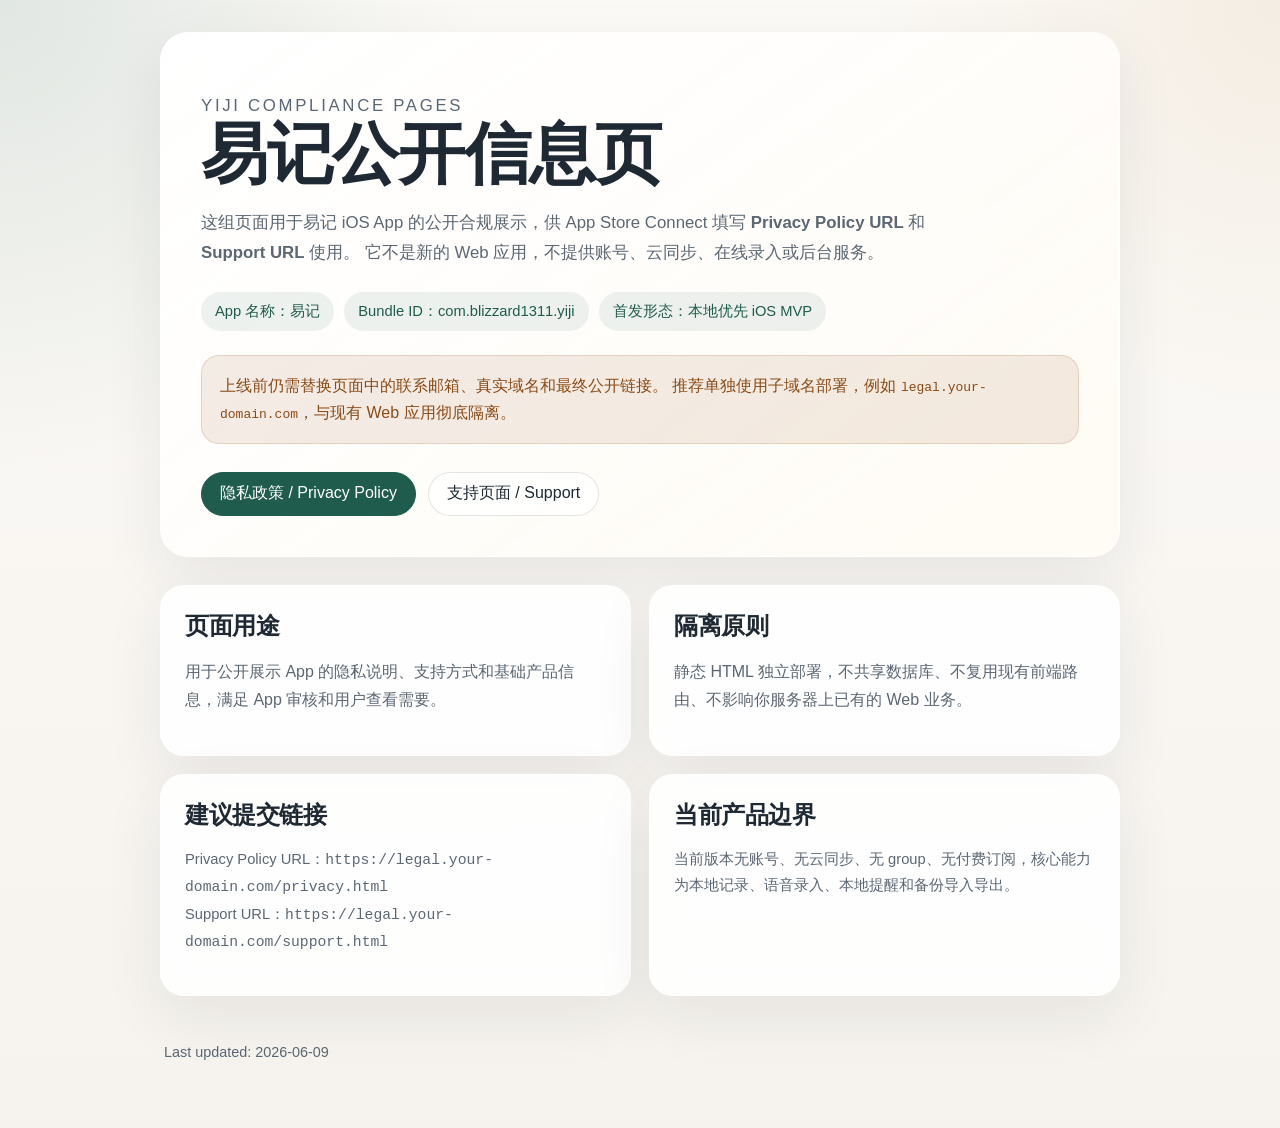
==== site/index.html @ cf006f4c "Build local-first capture and timeline browsing" ====
<!DOCTYPE html>
<html lang="zh-CN">
<head>
  <meta charset="utf-8">
  <meta name="viewport" content="width=device-width, initial-scale=1">
  <meta name="robots" content="noindex">
  <title>易记 Yiji | 合规信息页</title>
  <link rel="stylesheet" href="./assets/styles.css">
</head>
<body>
  <main class="page">
    <section class="hero">
      <p class="eyebrow">Yiji Compliance Pages</p>
      <h1>易记公开信息页</h1>
      <p>
        这组页面用于易记 iOS App 的公开合规展示，供 App Store Connect 填写
        <strong>Privacy Policy URL</strong> 和 <strong>Support URL</strong> 使用。
        它不是新的 Web 应用，不提供账号、云同步、在线录入或后台服务。
      </p>
      <div class="hero-meta">
        <span class="pill">App 名称：易记</span>
        <span class="pill">Bundle ID：com.blizzard1311.yiji</span>
        <span class="pill">首发形态：本地优先 iOS MVP</span>
      </div>
      <div class="banner">
        上线前仍需替换页面中的联系邮箱、真实域名和最终公开链接。
        推荐单独使用子域名部署，例如 <code>legal.your-domain.com</code>，与现有 Web 应用彻底隔离。
      </div>
      <nav class="nav" aria-label="Primary">
        <a class="primary" href="./privacy.html">隐私政策 / Privacy Policy</a>
        <a href="./support.html">支持页面 / Support</a>
      </nav>
    </section>

    <section class="grid">
      <article class="card span-6">
        <h2>页面用途</h2>
        <p>用于公开展示 App 的隐私说明、支持方式和基础产品信息，满足 App 审核和用户查看需要。</p>
      </article>
      <article class="card span-6">
        <h2>隔离原则</h2>
        <p>静态 HTML 独立部署，不共享数据库、不复用现有前端路由、不影响你服务器上已有的 Web 业务。</p>
      </article>
      <article class="card span-6">
        <h2>建议提交链接</h2>
        <p class="small">
          Privacy Policy URL：<code>https://legal.your-domain.com/privacy.html</code><br>
          Support URL：<code>https://legal.your-domain.com/support.html</code>
        </p>
      </article>
      <article class="card span-6">
        <h2>当前产品边界</h2>
        <p class="small">
          当前版本无账号、无云同步、无 group、无付费订阅，核心能力为本地记录、语音录入、本地提醒和备份导入导出。
        </p>
      </article>
    </section>

    <footer class="footer">
      Last updated: 2026-06-09
    </footer>
  </main>
</body>
</html>
---- site/assets/styles.css ----
:root {
  color-scheme: light;
  --bg: #f6f3ee;
  --panel: rgba(255, 255, 255, 0.88);
  --panel-strong: #ffffff;
  --text: #1f2933;
  --muted: #5b6773;
  --line: rgba(31, 41, 51, 0.12);
  --brand: #1f5c4d;
  --brand-soft: rgba(31, 92, 77, 0.08);
  --warn: #8a4b16;
  --warn-bg: rgba(138, 75, 22, 0.1);
  --shadow: 0 20px 60px rgba(31, 41, 51, 0.08);
}

* {
  box-sizing: border-box;
}

html {
  scroll-behavior: smooth;
}

body {
  margin: 0;
  font-family: "PingFang SC", "SF Pro Text", "Helvetica Neue", sans-serif;
  color: var(--text);
  background:
    radial-gradient(circle at top left, rgba(31, 92, 77, 0.12), transparent 28%),
    radial-gradient(circle at top right, rgba(196, 156, 102, 0.14), transparent 24%),
    linear-gradient(180deg, #fcfaf7 0%, var(--bg) 100%);
}

a {
  color: var(--brand);
}

.page {
  width: min(960px, calc(100% - 32px));
  margin: 0 auto;
  padding: 32px 0 72px;
}

.hero {
  padding: 40px;
  border-radius: 28px;
  background: linear-gradient(145deg, rgba(255, 255, 255, 0.96), rgba(255, 251, 245, 0.9));
  border: 1px solid rgba(255, 255, 255, 0.75);
  box-shadow: var(--shadow);
}

.eyebrow {
  margin: 0 0 12px;
  font-size: 13px;
  letter-spacing: 0.16em;
  text-transform: uppercase;
  color: var(--muted);
}

.hero h1,
.section h2,
.section h3,
.card h2,
.card h3 {
  font-family: "Iowan Old Style", "Palatino Linotype", "Times New Roman", serif;
  letter-spacing: -0.02em;
}

.hero h1 {
  margin: 0;
  font-size: clamp(2.2rem, 6vw, 4.2rem);
  line-height: 1.02;
}

.hero p {
  margin: 18px 0 0;
  max-width: 760px;
  color: var(--muted);
  font-size: 1.05rem;
  line-height: 1.8;
}

.hero-meta {
  display: flex;
  flex-wrap: wrap;
  gap: 10px;
  margin-top: 24px;
}

.pill {
  display: inline-flex;
  align-items: center;
  padding: 10px 14px;
  border-radius: 999px;
  background: var(--brand-soft);
  color: var(--brand);
  font-size: 0.92rem;
}

.banner {
  margin-top: 24px;
  padding: 16px 18px;
  border-radius: 18px;
  background: var(--warn-bg);
  color: var(--warn);
  border: 1px solid rgba(138, 75, 22, 0.16);
  line-height: 1.7;
}

.nav {
  display: flex;
  flex-wrap: wrap;
  gap: 12px;
  margin: 28px 0 0;
}

.nav a,
.button-link {
  display: inline-flex;
  align-items: center;
  justify-content: center;
  min-height: 44px;
  padding: 0 18px;
  border-radius: 999px;
  border: 1px solid var(--line);
  background: rgba(255, 255, 255, 0.7);
  text-decoration: none;
  color: var(--text);
}

.nav a.primary,
.button-link.primary {
  background: var(--brand);
  color: #fff;
  border-color: var(--brand);
}

.grid {
  display: grid;
  grid-template-columns: repeat(12, minmax(0, 1fr));
  gap: 18px;
  margin-top: 28px;
}

.card {
  grid-column: span 12;
  padding: 24px;
  border-radius: 24px;
  background: var(--panel);
  border: 1px solid rgba(255, 255, 255, 0.8);
  box-shadow: var(--shadow);
  backdrop-filter: blur(12px);
}

.card h2,
.card h3,
.section h2,
.section h3 {
  margin: 0 0 12px;
}

.card p,
.section p,
.section li,
.card li {
  color: var(--muted);
  line-height: 1.8;
}

.card ul,
.section ul,
.section ol {
  margin: 0;
  padding-left: 20px;
}

.section {
  margin-top: 28px;
  padding: 28px;
  border-radius: 24px;
  background: var(--panel);
  border: 1px solid rgba(255, 255, 255, 0.8);
  box-shadow: var(--shadow);
}

.toc {
  display: flex;
  flex-wrap: wrap;
  gap: 10px;
  margin-top: 18px;
}

.toc a {
  padding: 8px 12px;
  border-radius: 999px;
  background: rgba(255, 255, 255, 0.72);
  border: 1px solid var(--line);
  text-decoration: none;
}

.split {
  display: grid;
  grid-template-columns: repeat(2, minmax(0, 1fr));
  gap: 18px;
}

.muted {
  color: var(--muted);
}

.small {
  font-size: 0.92rem;
}

.footer {
  margin-top: 32px;
  padding: 16px 4px 0;
  color: var(--muted);
  font-size: 0.9rem;
}

.language-tag {
  display: inline-block;
  margin-bottom: 14px;
  padding: 6px 10px;
  border-radius: 999px;
  background: rgba(31, 92, 77, 0.08);
  color: var(--brand);
  font-size: 0.86rem;
  letter-spacing: 0.06em;
  text-transform: uppercase;
}

@media (min-width: 760px) {
  .card.span-6 {
    grid-column: span 6;
  }
}

@media (max-width: 759px) {
  .hero {
    padding: 28px 22px;
  }

  .section,
  .card {
    padding: 22px;
  }

  .split {
    grid-template-columns: 1fr;
  }
}
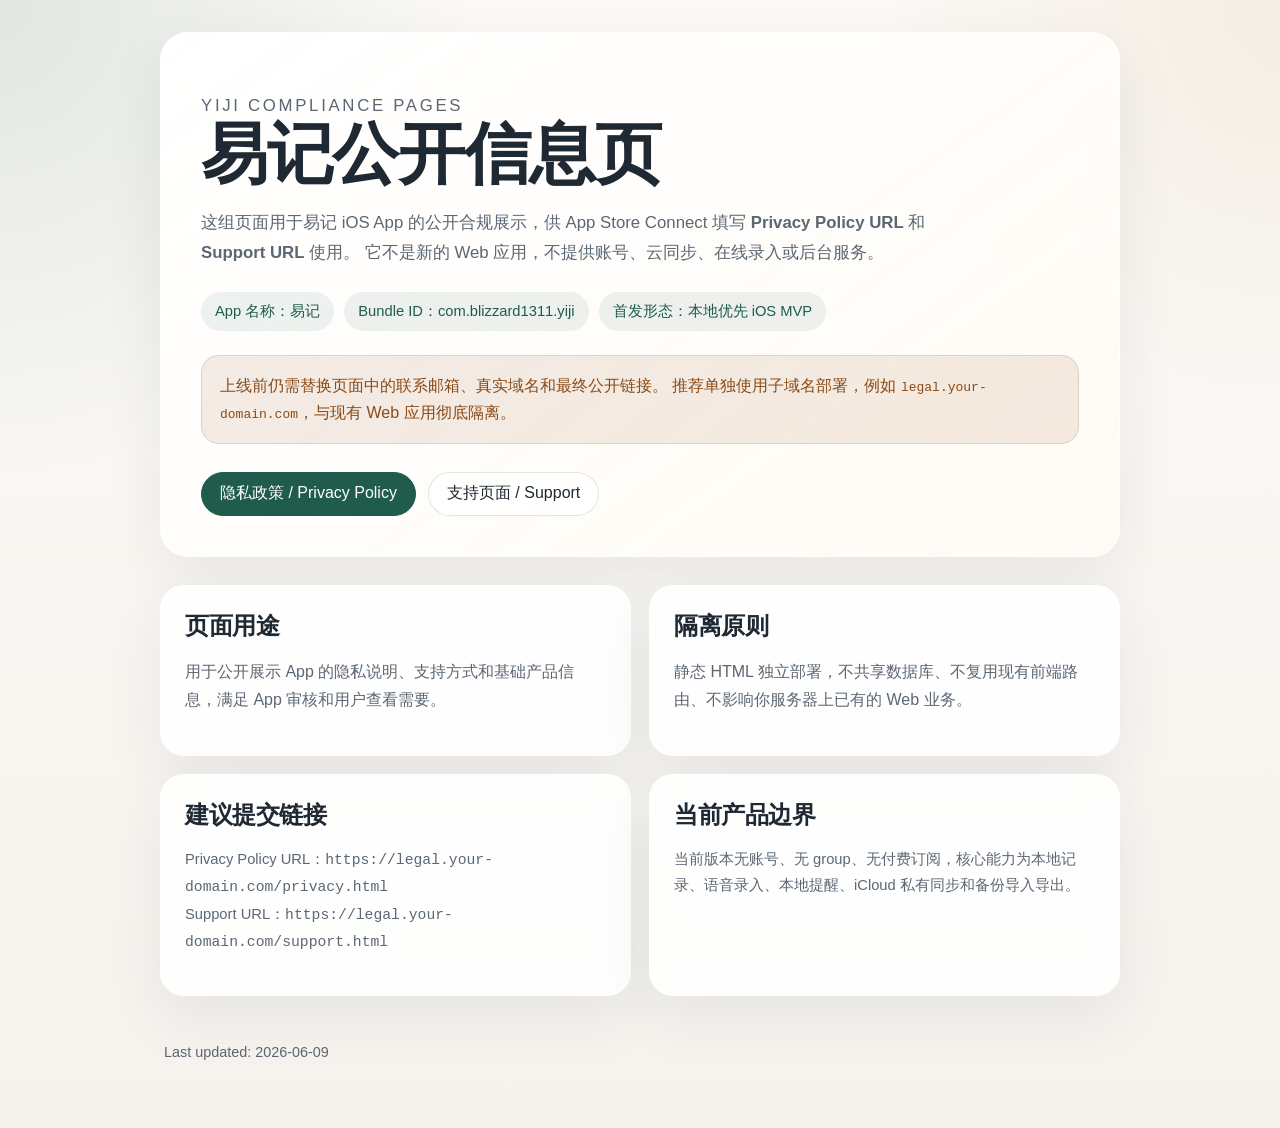
==== commit c1eae0f5: "Checkpoint July product updates" ====
--- a/site/index.html
+++ b/site/index.html
@@ -51,7 +51,7 @@
       <article class="card span-6">
         <h2>当前产品边界</h2>
         <p class="small">
-          当前版本无账号、无云同步、无 group、无付费订阅，核心能力为本地记录、语音录入、本地提醒和备份导入导出。
+          当前版本无账号、无 group、无付费订阅，核心能力为本地记录、语音录入、本地提醒、iCloud 私有同步和备份导入导出。
         </p>
       </article>
     </section>
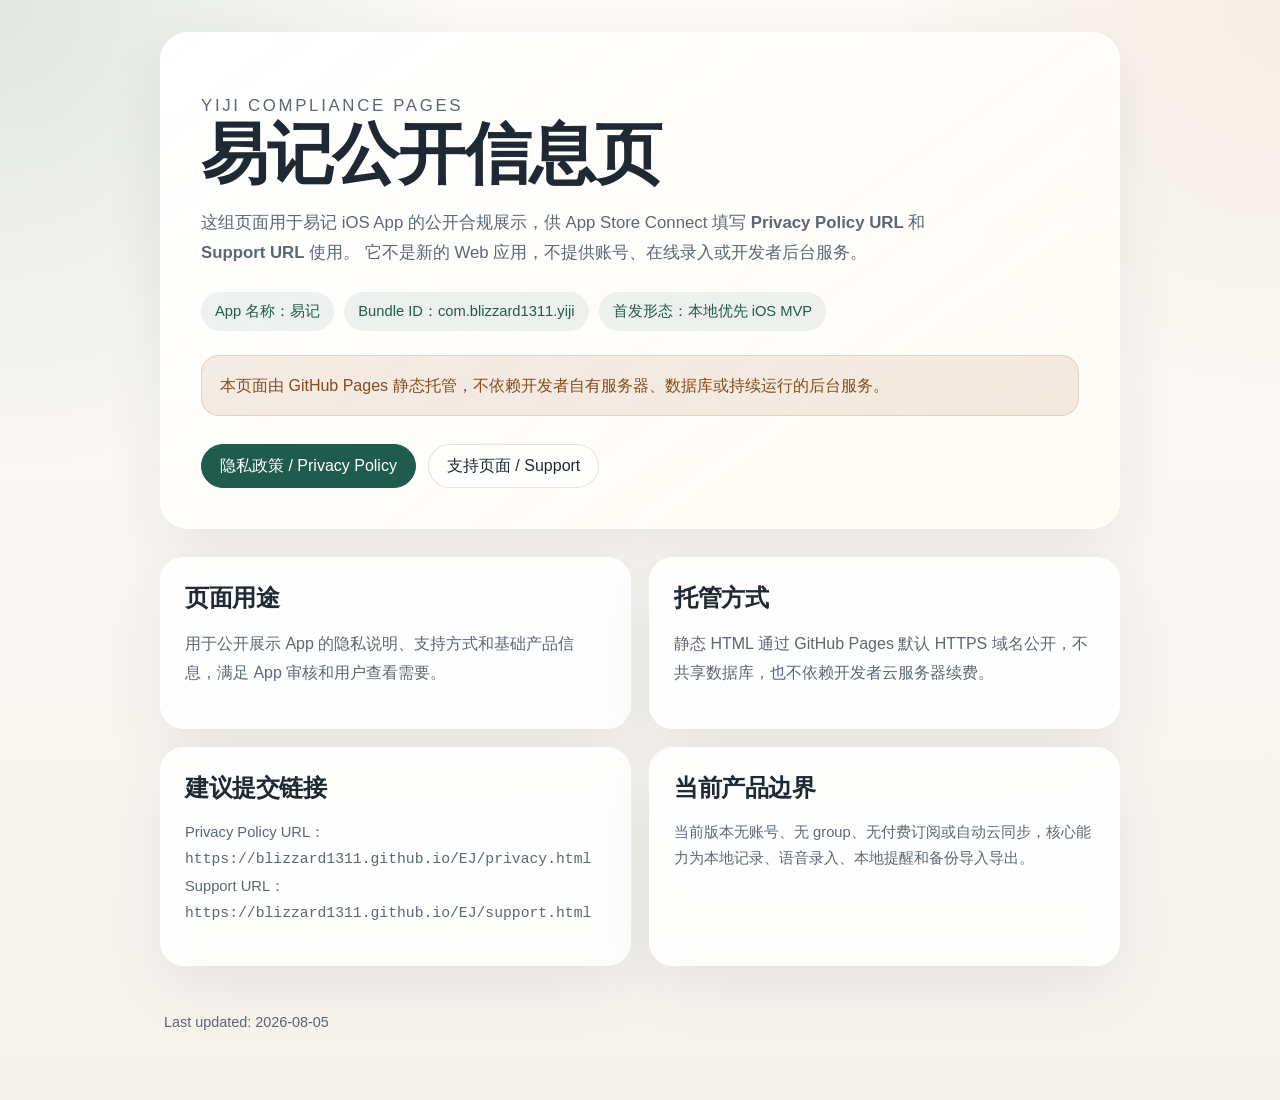
==== commit f2614aca: "Integrate localized UI and release updates" ====
--- a/site/index.html
+++ b/site/index.html
@@ -3,7 +3,6 @@
 <head>
   <meta charset="utf-8">
   <meta name="viewport" content="width=device-width, initial-scale=1">
-  <meta name="robots" content="noindex">
   <title>易记 Yiji | 合规信息页</title>
   <link rel="stylesheet" href="./assets/styles.css">
 </head>
@@ -15,7 +14,7 @@
       <p>
         这组页面用于易记 iOS App 的公开合规展示，供 App Store Connect 填写
         <strong>Privacy Policy URL</strong> 和 <strong>Support URL</strong> 使用。
-        它不是新的 Web 应用，不提供账号、云同步、在线录入或后台服务。
+        它不是新的 Web 应用，不提供账号、在线录入或开发者后台服务。
       </p>
       <div class="hero-meta">
         <span class="pill">App 名称：易记</span>
@@ -23,8 +22,7 @@
         <span class="pill">首发形态：本地优先 iOS MVP</span>
       </div>
       <div class="banner">
-        上线前仍需替换页面中的联系邮箱、真实域名和最终公开链接。
-        推荐单独使用子域名部署，例如 <code>legal.your-domain.com</code>，与现有 Web 应用彻底隔离。
+        本页面由 GitHub Pages 静态托管，不依赖开发者自有服务器、数据库或持续运行的后台服务。
       </div>
       <nav class="nav" aria-label="Primary">
         <a class="primary" href="./privacy.html">隐私政策 / Privacy Policy</a>
@@ -38,26 +36,26 @@
         <p>用于公开展示 App 的隐私说明、支持方式和基础产品信息，满足 App 审核和用户查看需要。</p>
       </article>
       <article class="card span-6">
-        <h2>隔离原则</h2>
-        <p>静态 HTML 独立部署，不共享数据库、不复用现有前端路由、不影响你服务器上已有的 Web 业务。</p>
+        <h2>托管方式</h2>
+        <p>静态 HTML 通过 GitHub Pages 默认 HTTPS 域名公开，不共享数据库，也不依赖开发者云服务器续费。</p>
       </article>
       <article class="card span-6">
         <h2>建议提交链接</h2>
         <p class="small">
-          Privacy Policy URL：<code>https://legal.your-domain.com/privacy.html</code><br>
-          Support URL：<code>https://legal.your-domain.com/support.html</code>
+          Privacy Policy URL：<code>https://blizzard1311.github.io/EJ/privacy.html</code><br>
+          Support URL：<code>https://blizzard1311.github.io/EJ/support.html</code>
         </p>
       </article>
       <article class="card span-6">
         <h2>当前产品边界</h2>
         <p class="small">
-          当前版本无账号、无 group、无付费订阅，核心能力为本地记录、语音录入、本地提醒、iCloud 私有同步和备份导入导出。
+          当前版本无账号、无 group、无付费订阅或自动云同步，核心能力为本地记录、语音录入、本地提醒和备份导入导出。
         </p>
       </article>
     </section>
 
     <footer class="footer">
-      Last updated: 2026-06-09
+      Last updated: 2026-08-05
     </footer>
   </main>
 </body>
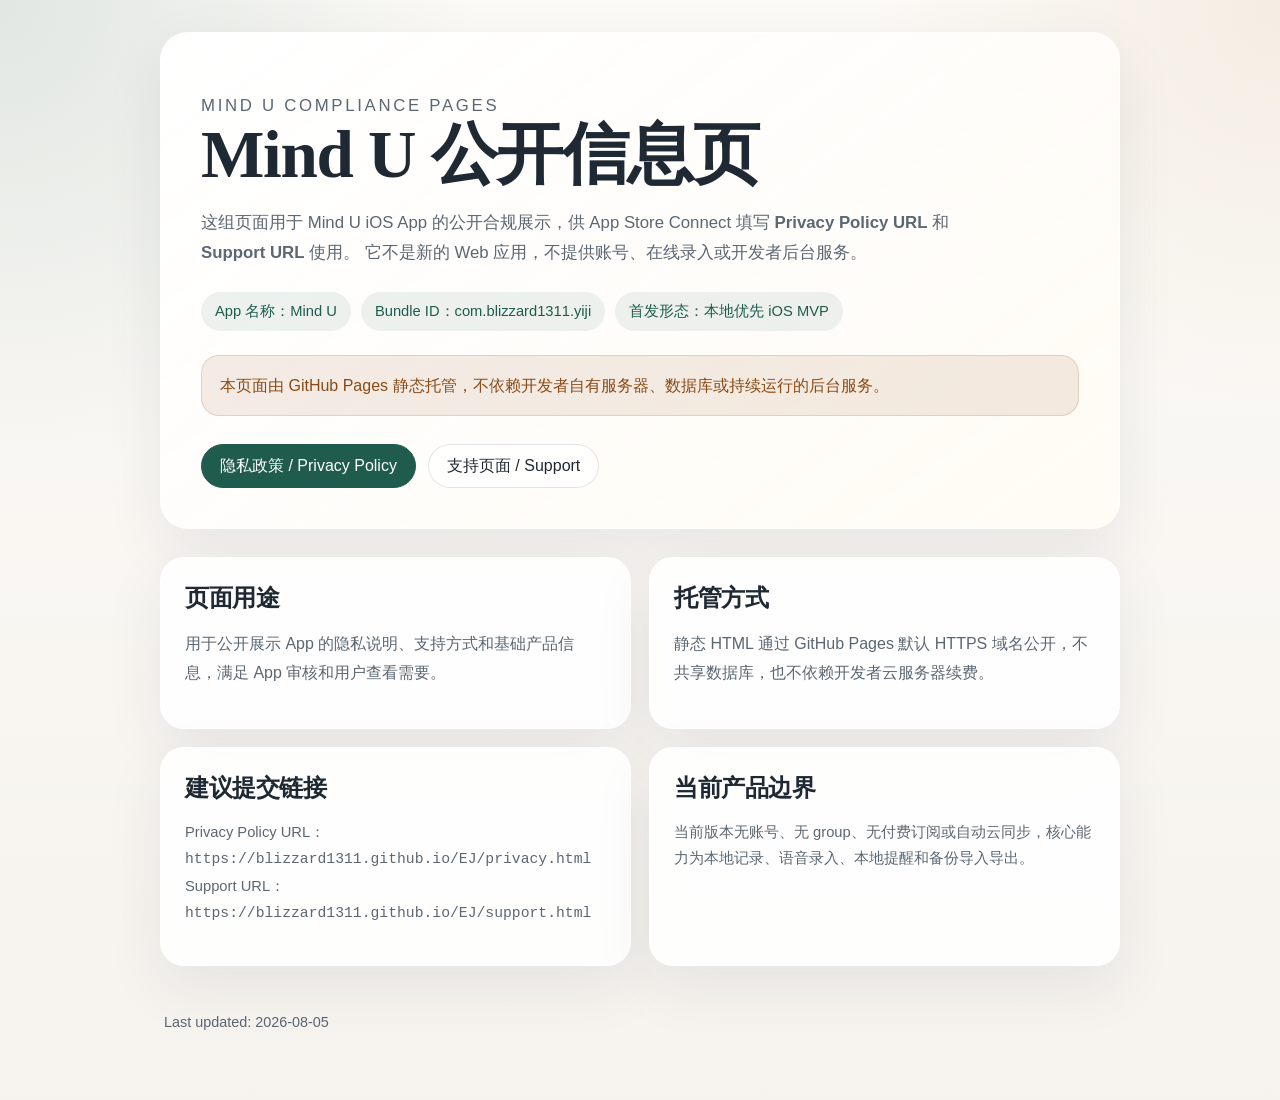
==== commit e448f2e0: "Rename app to Mind U and simplify legal pages" ====
--- a/site/index.html
+++ b/site/index.html
@@ -3,21 +3,21 @@
 <head>
   <meta charset="utf-8">
   <meta name="viewport" content="width=device-width, initial-scale=1">
-  <title>易记 Yiji | 合规信息页</title>
+  <title>Mind U | 合规信息页</title>
   <link rel="stylesheet" href="./assets/styles.css">
 </head>
 <body>
   <main class="page">
     <section class="hero">
-      <p class="eyebrow">Yiji Compliance Pages</p>
-      <h1>易记公开信息页</h1>
+      <p class="eyebrow">Mind U Compliance Pages</p>
+      <h1>Mind U 公开信息页</h1>
       <p>
-        这组页面用于易记 iOS App 的公开合规展示，供 App Store Connect 填写
+        这组页面用于 Mind U iOS App 的公开合规展示，供 App Store Connect 填写
         <strong>Privacy Policy URL</strong> 和 <strong>Support URL</strong> 使用。
         它不是新的 Web 应用，不提供账号、在线录入或开发者后台服务。
       </p>
       <div class="hero-meta">
-        <span class="pill">App 名称：易记</span>
+        <span class="pill">App 名称：Mind U</span>
         <span class="pill">Bundle ID：com.blizzard1311.yiji</span>
         <span class="pill">首发形态：本地优先 iOS MVP</span>
       </div>
--- a/site/assets/styles.css
+++ b/site/assets/styles.css
@@ -231,6 +231,97 @@
   text-transform: uppercase;
 }
 
+body.simple-page {
+  background: #ffffff;
+}
+
+.simple-page .page {
+  width: min(820px, calc(100% - 40px));
+  padding: 32px 0 56px;
+}
+
+.doc-header {
+  padding: 0 0 18px;
+  border-bottom: 1px solid #d9d9d9;
+}
+
+.doc-header h1 {
+  margin: 0 0 8px;
+  font-size: clamp(1.8rem, 4vw, 2.4rem);
+  line-height: 1.2;
+  font-family: "PingFang SC", "SF Pro Display", "Helvetica Neue", sans-serif;
+  letter-spacing: 0;
+  color: #111111;
+}
+
+.doc-header p {
+  margin: 10px 0 0;
+  color: #111111;
+  line-height: 1.8;
+}
+
+.doc-meta {
+  margin-top: 14px;
+  color: #444444;
+  font-size: 0.95rem;
+}
+
+.doc-nav {
+  display: flex;
+  flex-wrap: wrap;
+  gap: 14px;
+  margin-top: 14px;
+}
+
+.doc-nav a {
+  text-decoration: none;
+  color: #111111;
+  border-bottom: 1px solid #111111;
+}
+
+.doc-section {
+  margin-top: 28px;
+}
+
+.doc-section h2 {
+  margin: 0 0 14px;
+  font-size: 1.3rem;
+  font-family: "PingFang SC", "SF Pro Display", "Helvetica Neue", sans-serif;
+  letter-spacing: 0;
+  color: #111111;
+}
+
+.doc-section h3 {
+  margin: 24px 0 10px;
+  font-size: 1.05rem;
+  color: #111111;
+}
+
+.doc-section p,
+.doc-section li {
+  color: #111111;
+  line-height: 1.8;
+}
+
+.doc-section ul,
+.doc-section ol {
+  margin: 0;
+  padding-left: 20px;
+}
+
+.doc-divider {
+  margin-top: 28px;
+  border-top: 1px solid #d9d9d9;
+}
+
+.doc-note {
+  margin-top: 14px;
+  padding: 14px 16px;
+  border: 1px solid #d9d9d9;
+  background: #ffffff;
+  color: #111111;
+}
+
 @media (min-width: 760px) {
   .card.span-6 {
     grid-column: span 6;
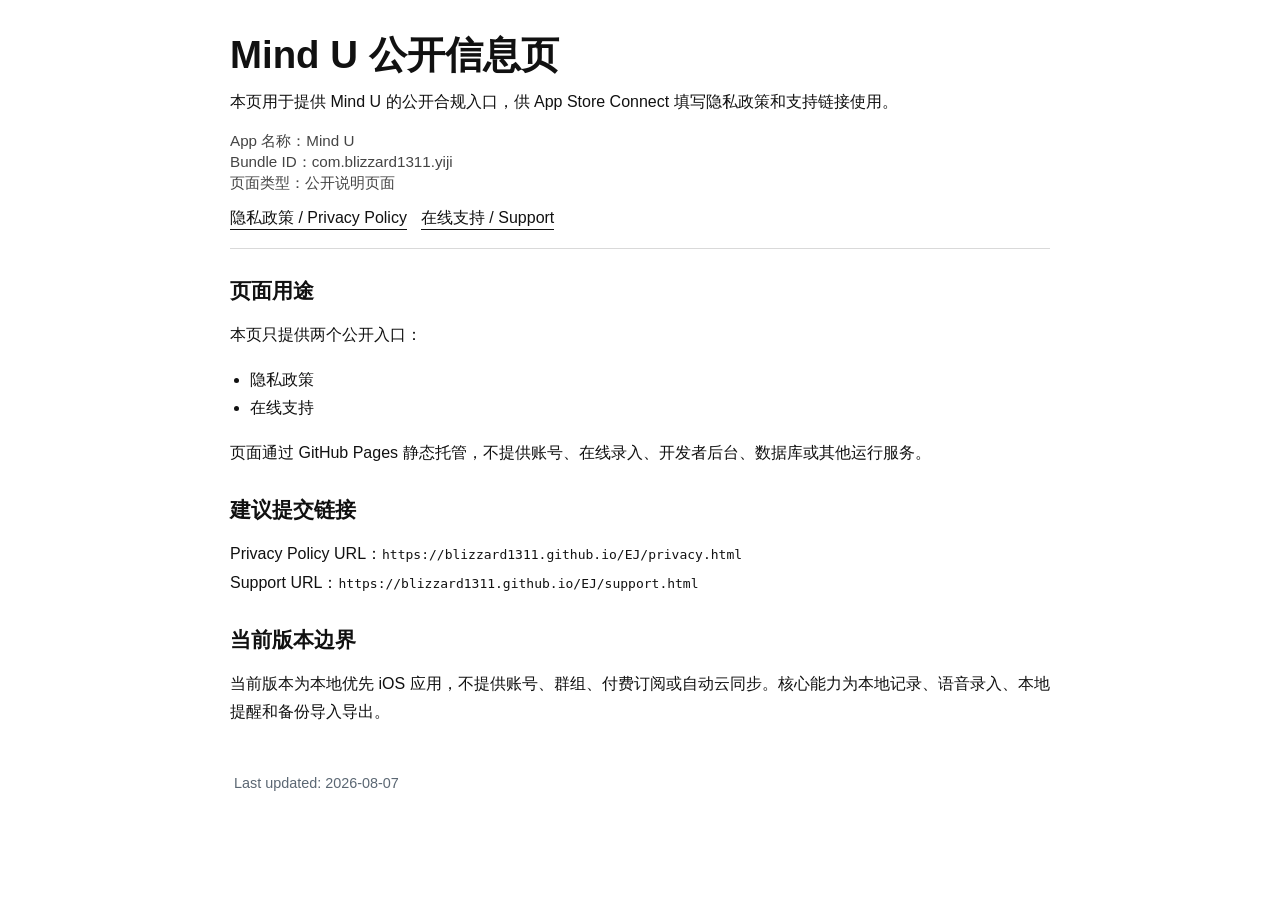
==== commit 5173ac5c: "Simplify legal landing page" ====
--- a/site/index.html
+++ b/site/index.html
@@ -6,56 +6,47 @@
   <title>Mind U | 合规信息页</title>
   <link rel="stylesheet" href="./assets/styles.css">
 </head>
-<body>
+<body class="simple-page">
   <main class="page">
-    <section class="hero">
-      <p class="eyebrow">Mind U Compliance Pages</p>
+    <header class="doc-header">
       <h1>Mind U 公开信息页</h1>
-      <p>
-        这组页面用于 Mind U iOS App 的公开合规展示，供 App Store Connect 填写
-        <strong>Privacy Policy URL</strong> 和 <strong>Support URL</strong> 使用。
-        它不是新的 Web 应用，不提供账号、在线录入或开发者后台服务。
-      </p>
-      <div class="hero-meta">
-        <span class="pill">App 名称：Mind U</span>
-        <span class="pill">Bundle ID：com.blizzard1311.yiji</span>
-        <span class="pill">首发形态：本地优先 iOS MVP</span>
+      <p>本页用于提供 Mind U 的公开合规入口，供 App Store Connect 填写隐私政策和支持链接使用。</p>
+      <div class="doc-meta">
+        App 名称：Mind U<br>
+        Bundle ID：com.blizzard1311.yiji<br>
+        页面类型：公开说明页面
       </div>
-      <div class="banner">
-        本页面由 GitHub Pages 静态托管，不依赖开发者自有服务器、数据库或持续运行的后台服务。
-      </div>
-      <nav class="nav" aria-label="Primary">
-        <a class="primary" href="./privacy.html">隐私政策 / Privacy Policy</a>
-        <a href="./support.html">支持页面 / Support</a>
+      <nav class="doc-nav" aria-label="Primary">
+        <a href="./privacy.html">隐私政策 / Privacy Policy</a>
+        <a href="./support.html">在线支持 / Support</a>
       </nav>
+    </header>
+
+    <section class="doc-section">
+      <h2>页面用途</h2>
+      <p>本页只提供两个公开入口：</p>
+      <ul>
+        <li>隐私政策</li>
+        <li>在线支持</li>
+      </ul>
+      <p>页面通过 GitHub Pages 静态托管，不提供账号、在线录入、开发者后台、数据库或其他运行服务。</p>
     </section>
 
-    <section class="grid">
-      <article class="card span-6">
-        <h2>页面用途</h2>
-        <p>用于公开展示 App 的隐私说明、支持方式和基础产品信息，满足 App 审核和用户查看需要。</p>
-      </article>
-      <article class="card span-6">
-        <h2>托管方式</h2>
-        <p>静态 HTML 通过 GitHub Pages 默认 HTTPS 域名公开，不共享数据库，也不依赖开发者云服务器续费。</p>
-      </article>
-      <article class="card span-6">
-        <h2>建议提交链接</h2>
-        <p class="small">
-          Privacy Policy URL：<code>https://blizzard1311.github.io/EJ/privacy.html</code><br>
-          Support URL：<code>https://blizzard1311.github.io/EJ/support.html</code>
-        </p>
-      </article>
-      <article class="card span-6">
-        <h2>当前产品边界</h2>
-        <p class="small">
-          当前版本无账号、无 group、无付费订阅或自动云同步，核心能力为本地记录、语音录入、本地提醒和备份导入导出。
-        </p>
-      </article>
+    <section class="doc-section">
+      <h2>建议提交链接</h2>
+      <p>
+        Privacy Policy URL：<code>https://blizzard1311.github.io/EJ/privacy.html</code><br>
+        Support URL：<code>https://blizzard1311.github.io/EJ/support.html</code>
+      </p>
+    </section>
+
+    <section class="doc-section">
+      <h2>当前版本边界</h2>
+      <p>当前版本为本地优先 iOS 应用，不提供账号、群组、付费订阅或自动云同步。核心能力为本地记录、语音录入、本地提醒和备份导入导出。</p>
     </section>
 
     <footer class="footer">
-      Last updated: 2026-08-05
+      Last updated: 2026-08-07
     </footer>
   </main>
 </body>
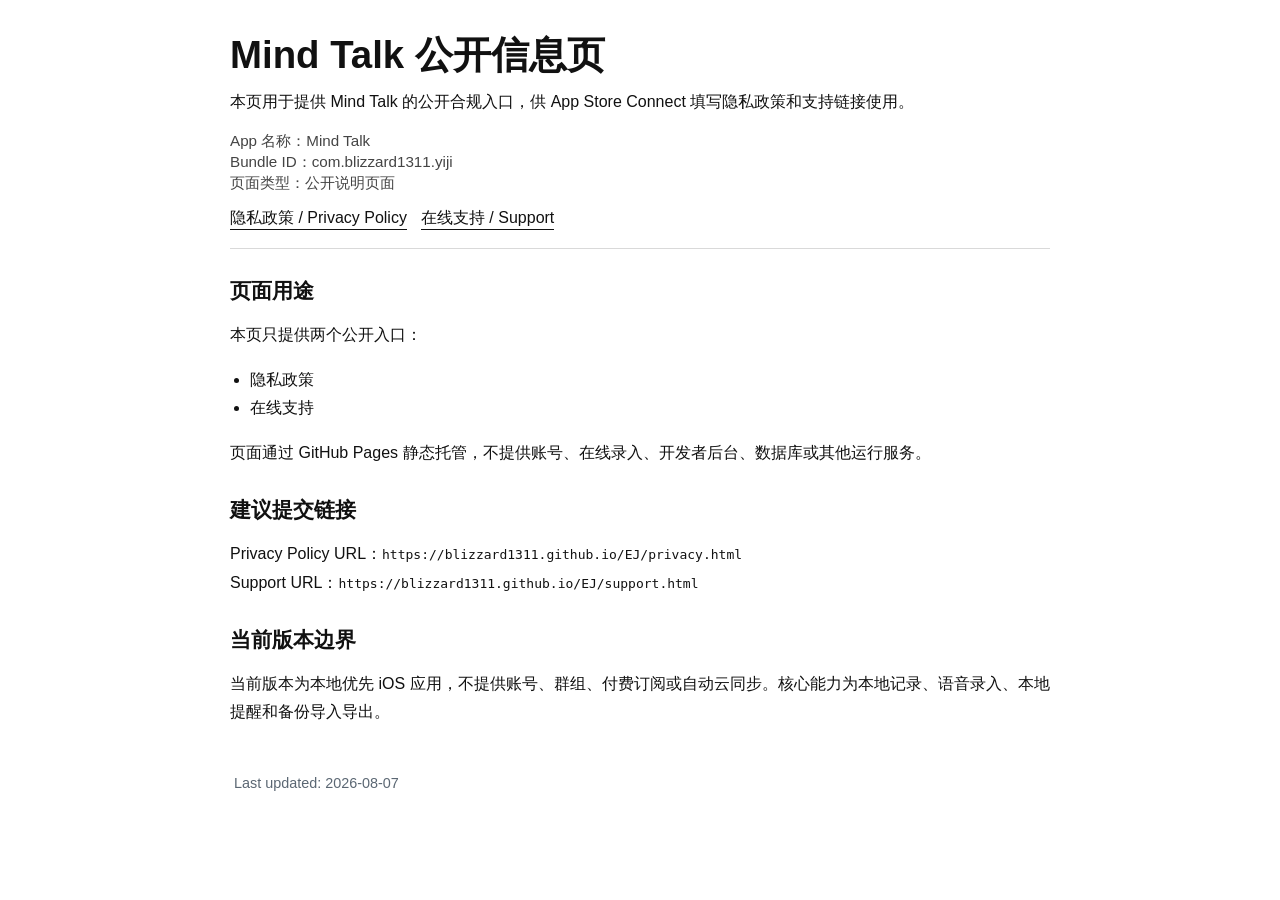
==== commit 736a32d4: "Prepare Mind Talk release updates" ====
--- a/site/index.html
+++ b/site/index.html
@@ -3,16 +3,16 @@
 <head>
   <meta charset="utf-8">
   <meta name="viewport" content="width=device-width, initial-scale=1">
-  <title>Mind U | 合规信息页</title>
+  <title>Mind Talk | 合规信息页</title>
   <link rel="stylesheet" href="./assets/styles.css">
 </head>
 <body class="simple-page">
   <main class="page">
     <header class="doc-header">
-      <h1>Mind U 公开信息页</h1>
-      <p>本页用于提供 Mind U 的公开合规入口，供 App Store Connect 填写隐私政策和支持链接使用。</p>
+      <h1>Mind Talk 公开信息页</h1>
+      <p>本页用于提供 Mind Talk 的公开合规入口，供 App Store Connect 填写隐私政策和支持链接使用。</p>
       <div class="doc-meta">
-        App 名称：Mind U<br>
+        App 名称：Mind Talk<br>
         Bundle ID：com.blizzard1311.yiji<br>
         页面类型：公开说明页面
       </div>
